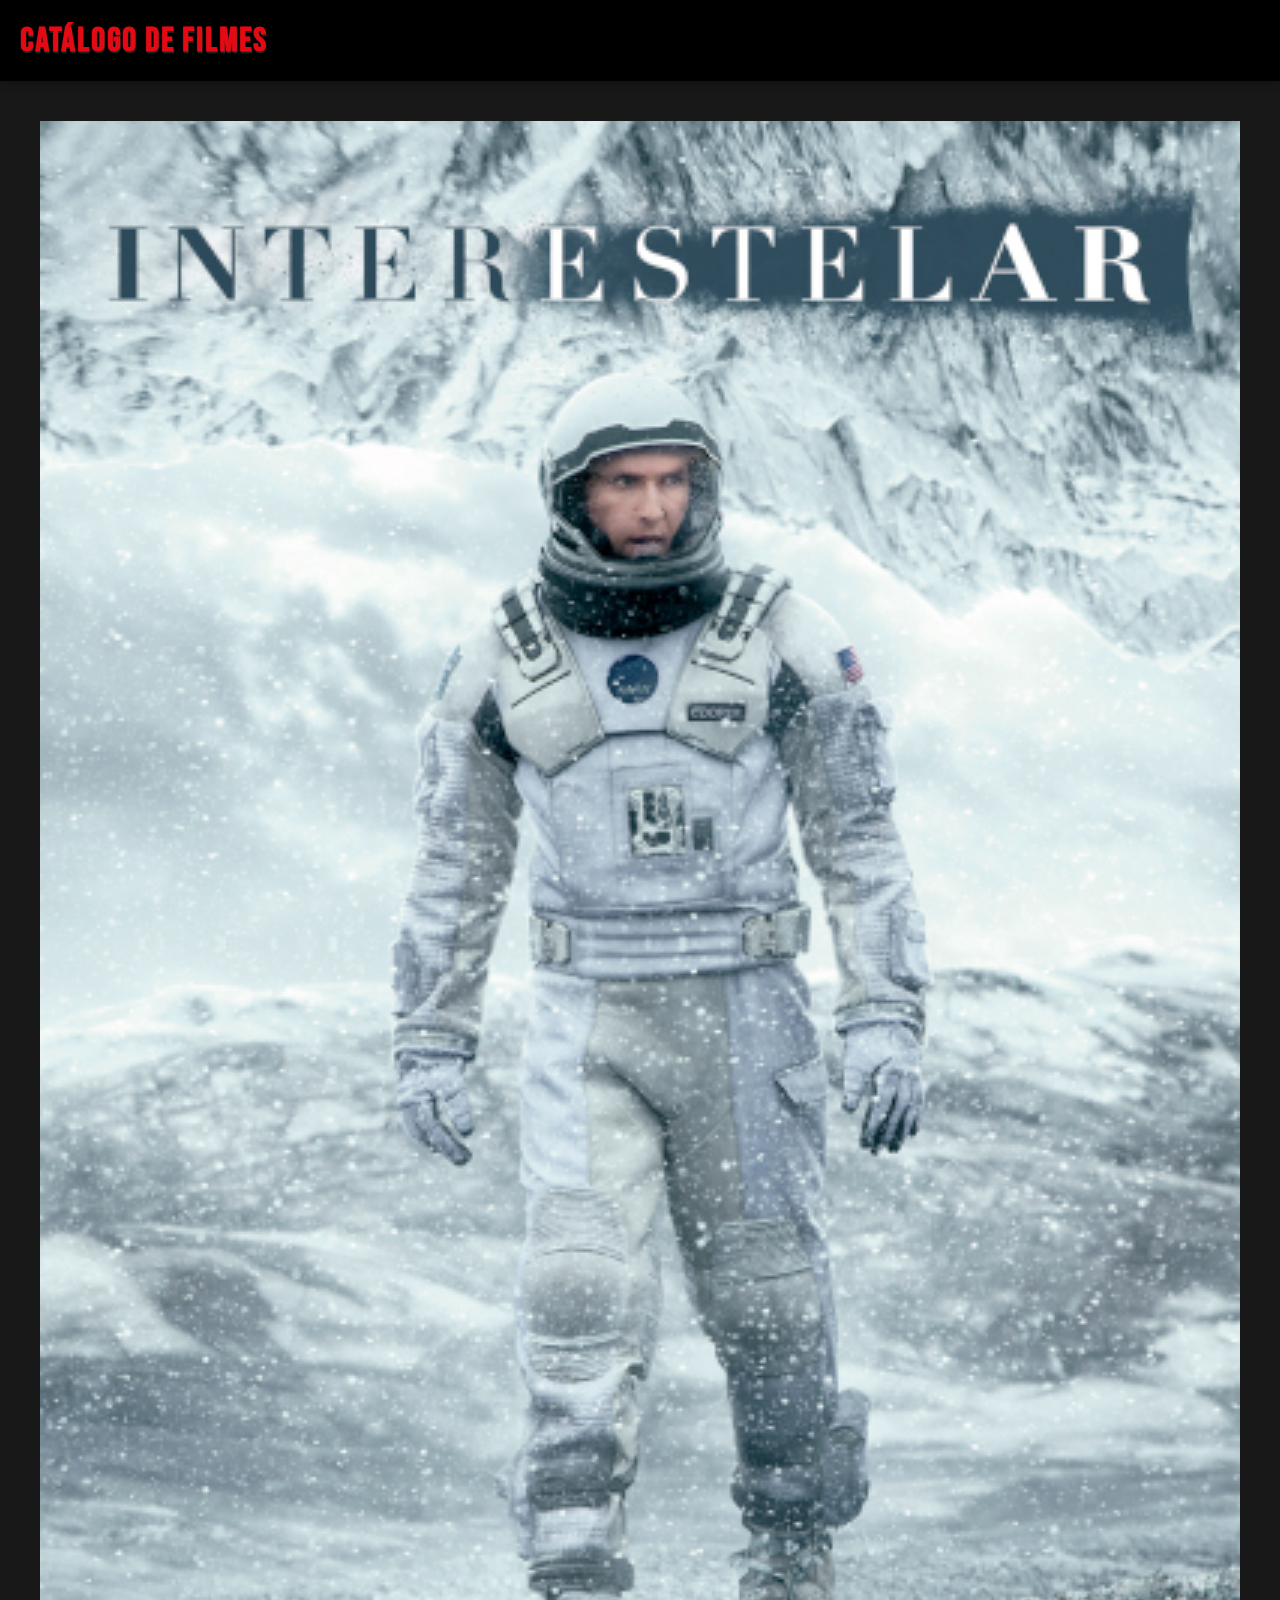
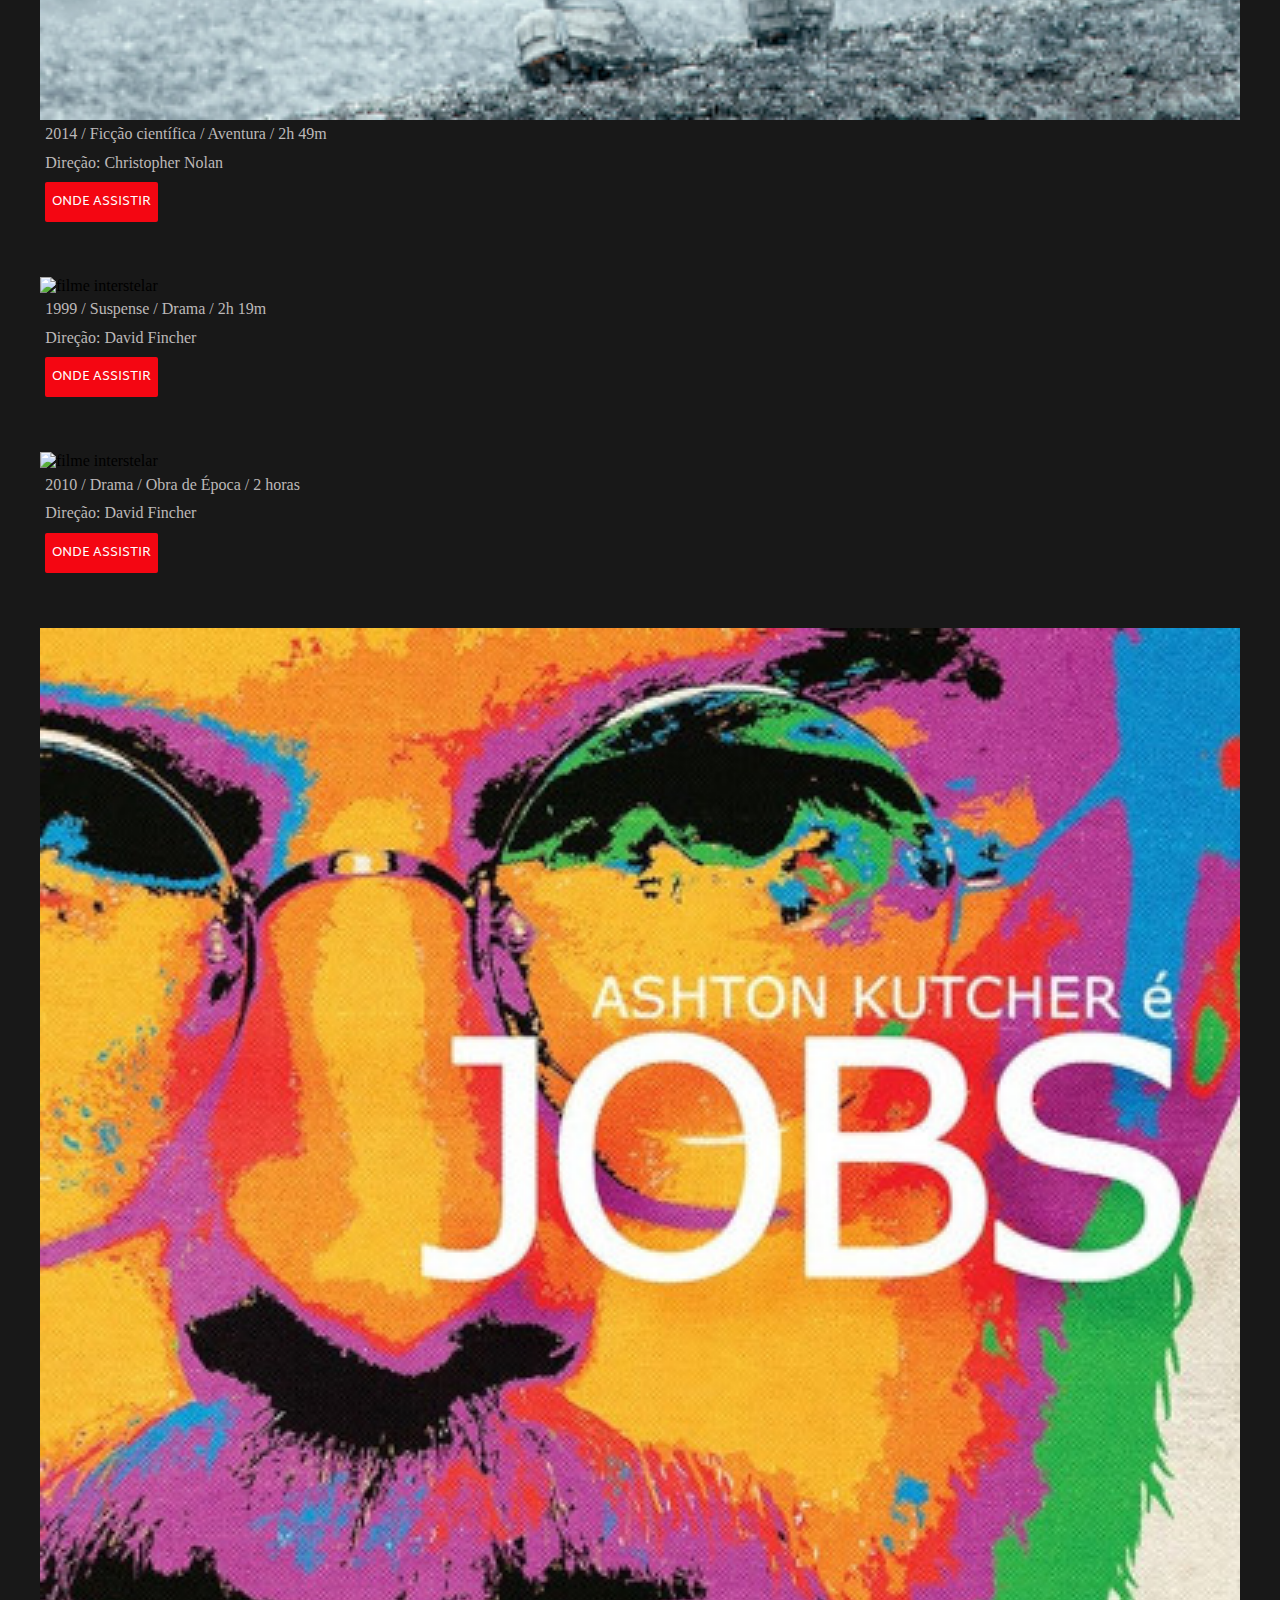
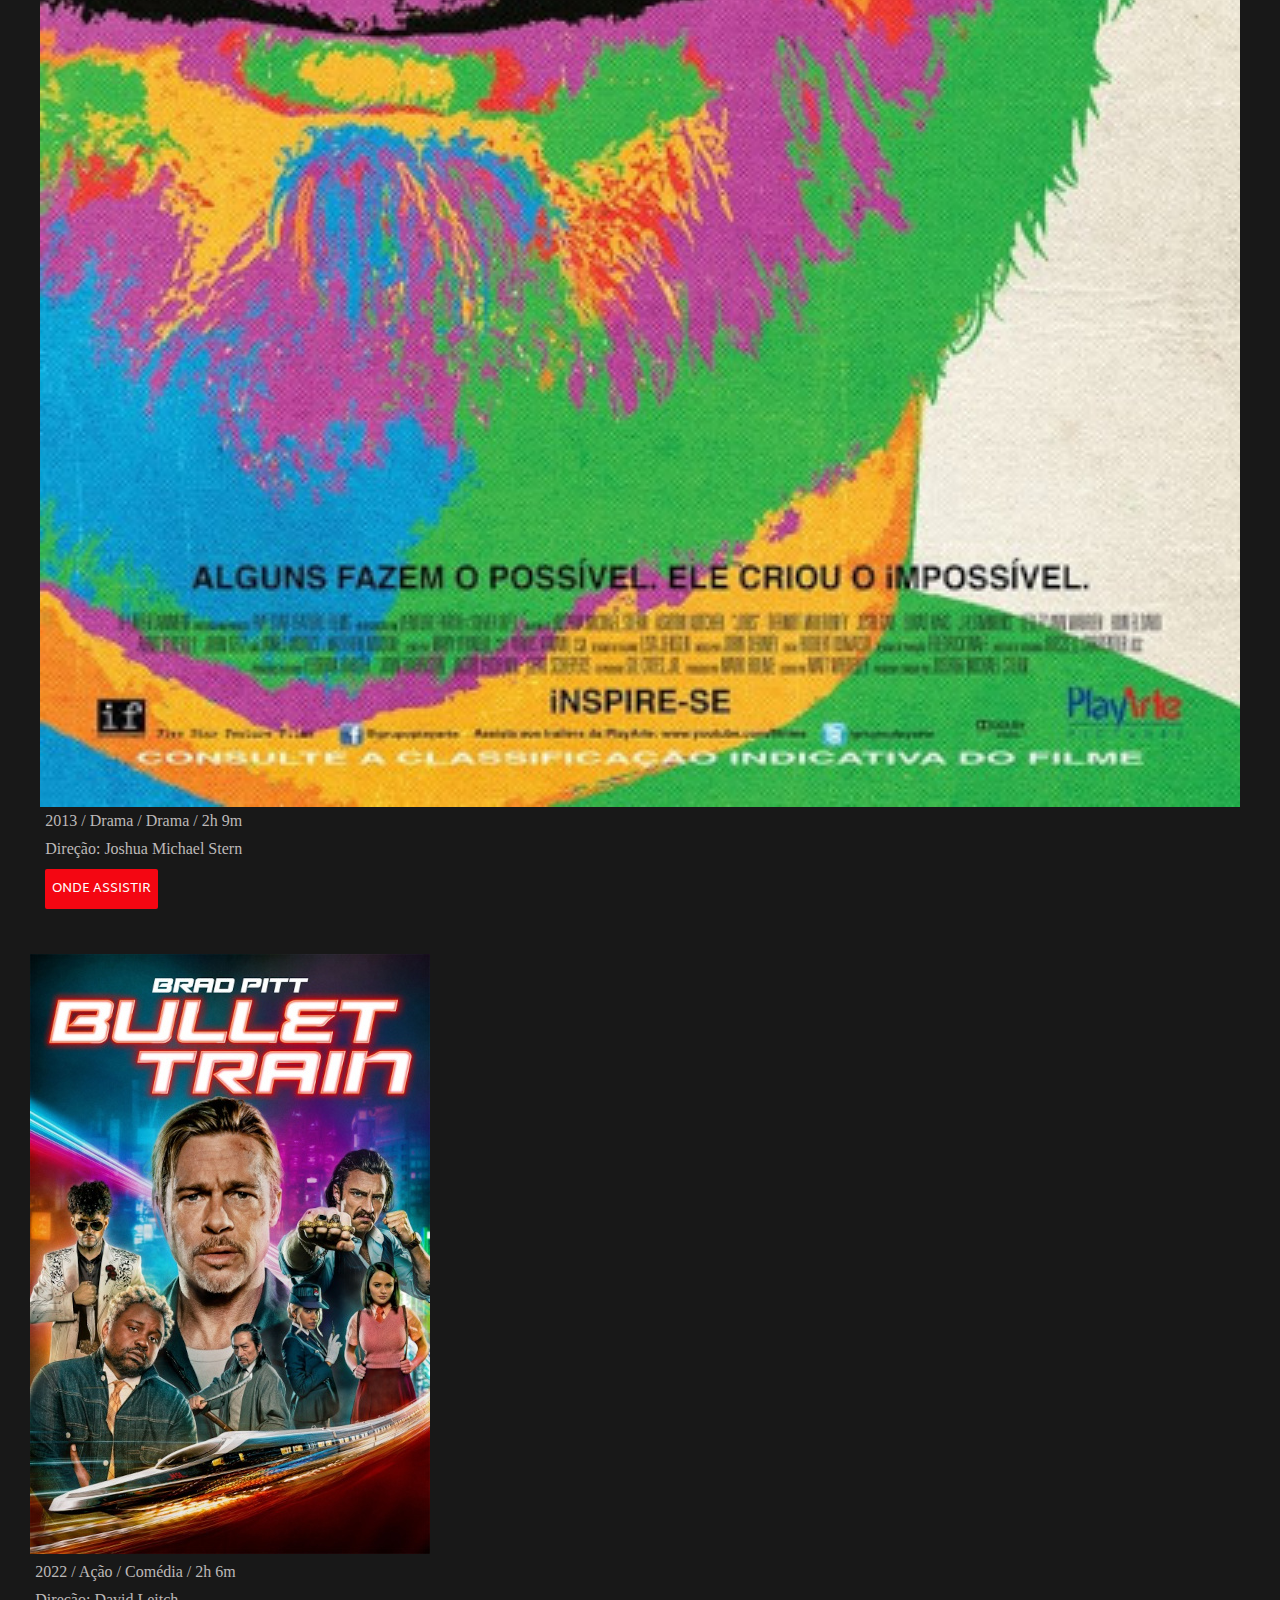
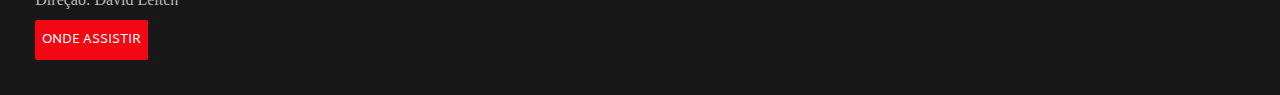
==== index.html @ b0eb9b17 "algumas alterações significativas" ====
<!DOCTYPE html>
<html lang="pt-br">
<head>
  <meta charset="UTF-8">
  <meta http-equiv="X-UA-Compatible" content="IE=edge">
  <meta name="viewport" content="width=device-width, initial-scale=1.0">
  <link rel="stylesheet" href="estilos/style.css">
  <title>Catalogo de Filmes</title>
</head>
<body>
  <header id="cabecalho">
    <h1>CATÁLOGO DE FILMES</h1>
  </header>
  <main id="conteudo">
    <section class="imagem">
      <img src="imagens/interestelar-pq.jpg" alt="filme interstelar">
      <p>2014 / Ficção científica / Aventura / 2h 49m</p>
      <p>Direção: Christopher Nolan</p>
      <a href="https://www.primevideo.com/detail/amzn1.dv.gti.1cb125e2-a86d-3537-4f6c-1be5f2e0f5f1?ref_=dvm_pds_tit_br_hk_s_g_mkw_sfkAKIgsH-dc_pcrid_651076730859&mrntrk=slid__pgrid_147764767900_pgeo_9102410_x__adext__ptid_kwd-512536321152&gclid=Cj0KCQjwjryjBhD0ARIsAMLvnF-IB5Rr80QgjvJoDX4rU29feL_icRU1Cdd162zqvd_4Jn-6HZf7-7YaAkbiEALw_wcB" target="_blank"><button class="botao">ONDE ASSISTIR</button></a>
    </section>
    <section class="imagem">
      <img src="imagens/clube-da-luta.jpg" alt="filme interstelar">
      <p>1999 / Suspense / Drama / 2h 19m</p>
      <p>Direção: David Fincher</p>
      <a href="https://play.hbomax.com/page/urn:hbo:page:GXSycSQud4r29bAEAAA10:type:feature?source=googleHBOMAX&action=open" target="_blank"><button class="botao">ONDE ASSISTIR</button></a>
    </section>
    <section class="imagem">
      <img src="imagens/a-rede-social.jpg" alt="filme interstelar">
      <p>2010 / Drama / Obra de Época / 2 horas</p>
      <p>Direção: David Fincher</p>
      <a href="https://www.netflix.com/br/title/70132721" target="_blank"><button class="botao">ONDE ASSISTIR</button></a>
    </section>
      <section class="imagem">
        <img src="imagens/jobs-pq.jpg" alt="filme interstelar">
        <p> 2013 / Drama / Drama / 2h 9m</p>
        <p>Direção: Joshua Michael Stern</p>
        <a href="https://www.netflix.com/br/title/70267266" target="_blank"><button class="botao">ONDE ASSISTIR</button></a>
      </section> 
      <section>  
        <img src="imagens/bullet-train-pq.jpg" alt="filme interstelar">
        <p>2022 / Ação / Comédia / 2h 6m</p>
        <p>Direção: David Leitch</p>
        <a href="https://www.hbomax.com/br/pt/feature/urn:hbo:feature:GYzxFAgtMKIbCDAEAAAAI?countryRedirect=1" target="_blank"><button class="botao">ONDE ASSISTIR</button></a>
      </section>
  </main>
</body>
</html>
---- estilos/style.css ----
@charset "UTF-8";
/* Mobile First */

@import url('https://fonts.googleapis.com/css2?family=Bebas+Neue&display=swap');

@import url('https://fonts.googleapis.com/css2?family=Bebas+Neue&family=Martel+Sans&display=swap');

:root {
  --cor01: #0D0D0D;
  --cor02: #590202;
  --cor03: #F20732;
  --cor04: #A60815;
  --cor05: #D90B1C;
}

* {
  padding: 0;
  margin: 0;
  box-sizing: border-box;
}

body, html {
  background-color: #181818;
}

#cabecalho {
  display: flex;
  justify-content: space-between;
  background-color: #000000;
  box-shadow: 0px 0px 10px rgba(0, 0, 0, 0.450);
  color: #E50914;
  font-family: 'Bebas neue', sans-serif;
  font-size: 17px;
  letter-spacing: 2px;
  padding: 20px;
  margin: 100;
  width: 100vw;
}

h1 {
  text-shadow: 1px 2px 0px rgba(255, 255, 255, 0.13);

}

#conteudo {
  display: flex;
  flex-direction: column;
  row-gap: 30px;
  padding: 20px;
  margin: 10px;
}

.imagem {
  display: flex;
  flex-direction: column;
  padding: 10px;
}

.botao {
  background-color: #F40612;
  border: 2px solid #F40612;
  border-radius: 2px;
  height: 40px;
  color: white;
  padding: 5px;
  margin: 5px;
  font-family: 'Martel Sans', sans-serif;
}

.botao:hover {
  cursor: pointer;
}

p {
  color: rgb(189, 185, 185);
  text-align: justify;
  margin: .3px;
  padding: 5px;
}
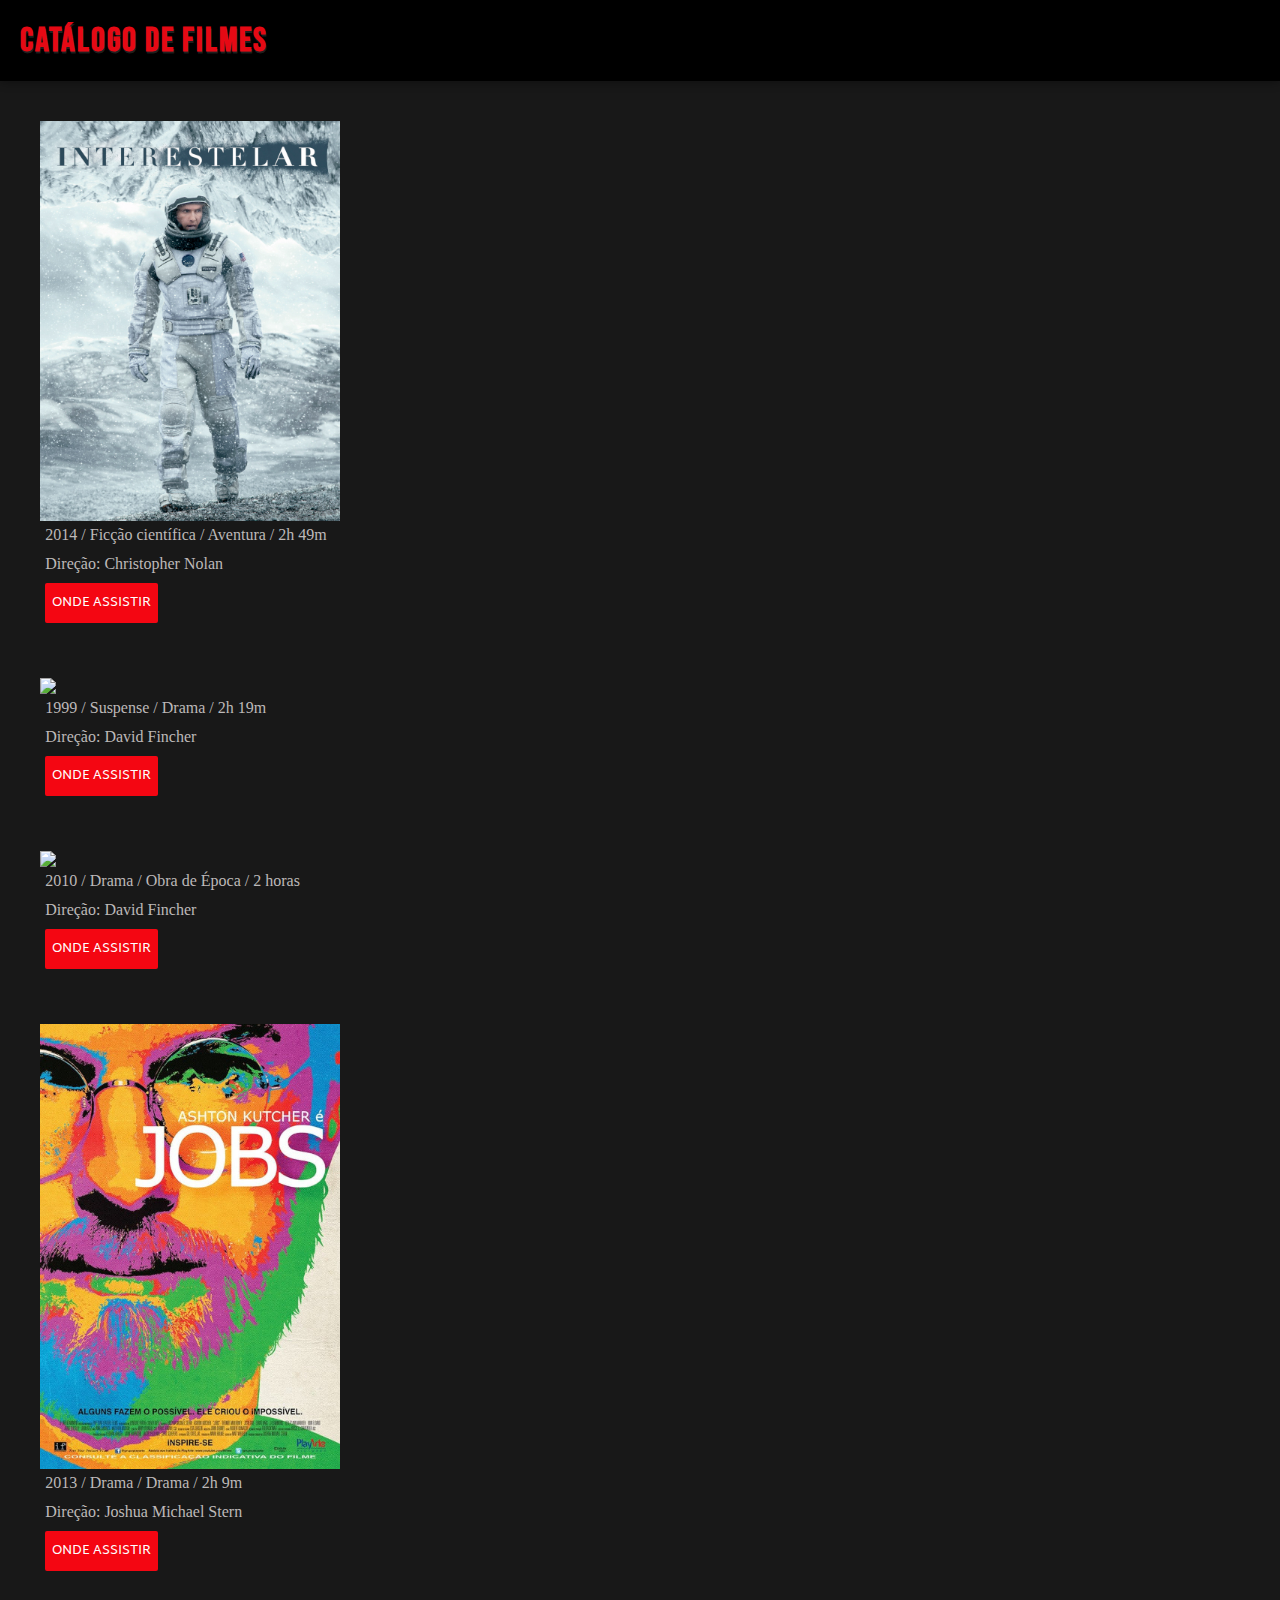
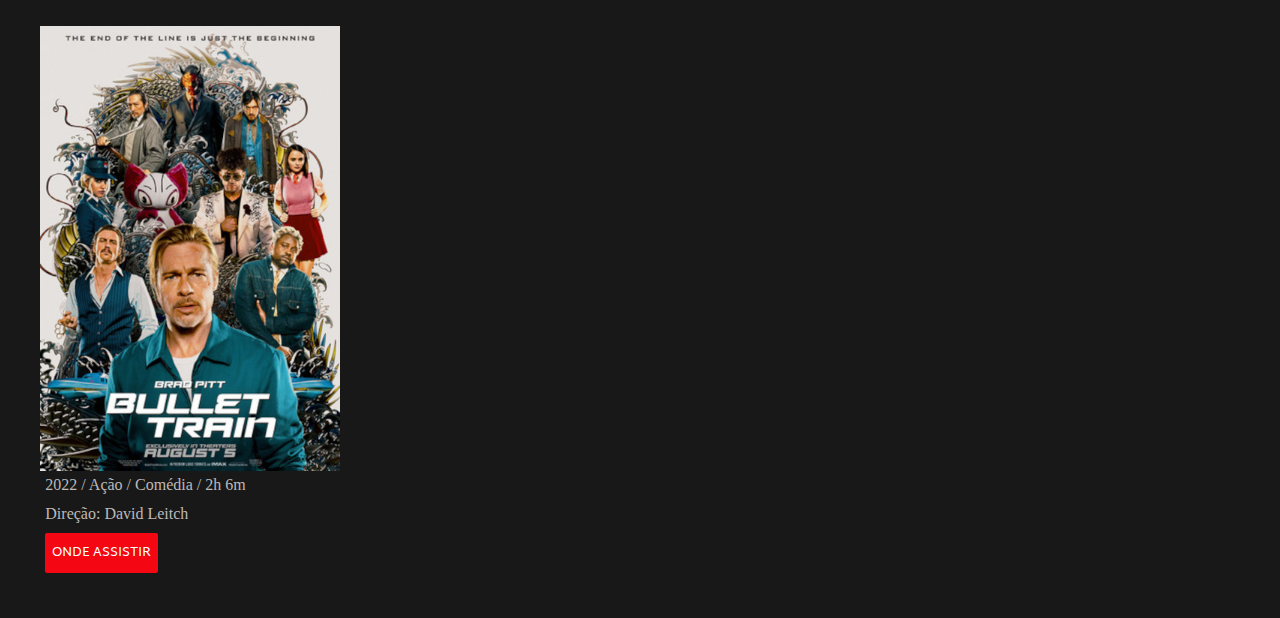
==== commit e079df51: "corrigindo erros" ====
--- a/index.html
+++ b/index.html
@@ -11,37 +11,37 @@
   <header id="cabecalho">
     <h1>CATÁLOGO DE FILMES</h1>
   </header>
-  <main id="conteudo">
-    <section class="imagem">
-      <img src="imagens/interestelar-pq.jpg" alt="filme interstelar">
+  <main id="conteudo-principal">
+    <div class="imagem">
+      <img src="imagens/interestelar-pq.jpg" width="300">
       <p>2014 / Ficção científica / Aventura / 2h 49m</p>
       <p>Direção: Christopher Nolan</p>
       <a href="https://www.primevideo.com/detail/amzn1.dv.gti.1cb125e2-a86d-3537-4f6c-1be5f2e0f5f1?ref_=dvm_pds_tit_br_hk_s_g_mkw_sfkAKIgsH-dc_pcrid_651076730859&mrntrk=slid__pgrid_147764767900_pgeo_9102410_x__adext__ptid_kwd-512536321152&gclid=Cj0KCQjwjryjBhD0ARIsAMLvnF-IB5Rr80QgjvJoDX4rU29feL_icRU1Cdd162zqvd_4Jn-6HZf7-7YaAkbiEALw_wcB" target="_blank"><button class="botao">ONDE ASSISTIR</button></a>
-    </section>
-    <section class="imagem">
-      <img src="imagens/clube-da-luta.jpg" alt="filme interstelar">
+    </div>
+    <div class="imagem">
+      <img src="imagens/clube-da-luta.jpg" width="300">
       <p>1999 / Suspense / Drama / 2h 19m</p>
       <p>Direção: David Fincher</p>
       <a href="https://play.hbomax.com/page/urn:hbo:page:GXSycSQud4r29bAEAAA10:type:feature?source=googleHBOMAX&action=open" target="_blank"><button class="botao">ONDE ASSISTIR</button></a>
-    </section>
-    <section class="imagem">
-      <img src="imagens/a-rede-social.jpg" alt="filme interstelar">
+    </div>
+    <div class="imagem">
+      <img src="imagens/a-rede-social.jpg" width="300">
       <p>2010 / Drama / Obra de Época / 2 horas</p>
       <p>Direção: David Fincher</p>
       <a href="https://www.netflix.com/br/title/70132721" target="_blank"><button class="botao">ONDE ASSISTIR</button></a>
-    </section>
-      <section class="imagem">
-        <img src="imagens/jobs-pq.jpg" alt="filme interstelar">
+    </div>
+      <div class="imagem">
+        <img src="imagens/jobs-pq.jpg" width="300">
         <p> 2013 / Drama / Drama / 2h 9m</p>
         <p>Direção: Joshua Michael Stern</p>
         <a href="https://www.netflix.com/br/title/70267266" target="_blank"><button class="botao">ONDE ASSISTIR</button></a>
-      </section> 
-      <section>  
-        <img src="imagens/bullet-train-pq.jpg" alt="filme interstelar">
+      </div> 
+      <div class="imagem">  
+        <img src="imagens/bullet-train-pq.jpg" width="300">
         <p>2022 / Ação / Comédia / 2h 6m</p>
         <p>Direção: David Leitch</p>
         <a href="https://www.hbomax.com/br/pt/feature/urn:hbo:feature:GYzxFAgtMKIbCDAEAAAAI?countryRedirect=1" target="_blank"><button class="botao">ONDE ASSISTIR</button></a>
-      </section>
+      </div>
   </main>
 </body>
 </html>--- a/estilos/style.css
+++ b/estilos/style.css
@@ -24,25 +24,23 @@
 }
 
 #cabecalho {
-  display: flex;
-  justify-content: space-between;
   background-color: #000000;
   box-shadow: 0px 0px 10px rgba(0, 0, 0, 0.450);
   color: #E50914;
+  display: flex;
+  justify-content: space-between;
+  padding: 20px;
+  width: 100%;
   font-family: 'Bebas neue', sans-serif;
   font-size: 17px;
   letter-spacing: 2px;
-  padding: 20px;
-  margin: 100;
-  width: 100vw;
 }
 
 h1 {
   text-shadow: 1px 2px 0px rgba(255, 255, 255, 0.13);
-
 }
 
-#conteudo {
+#conteudo-principal {
   display: flex;
   flex-direction: column;
   row-gap: 30px;
@@ -54,6 +52,13 @@
   display: flex;
   flex-direction: column;
   padding: 10px;
+}
+
+p {
+  color: rgb(189, 185, 185);
+  text-align: justify;
+  margin: .3px;
+  padding: 5px;
 }
 
 .botao {
@@ -69,11 +74,4 @@
 
 .botao:hover {
   cursor: pointer;
-}
-
-p {
-  color: rgb(189, 185, 185);
-  text-align: justify;
-  margin: .3px;
-  padding: 5px;
 }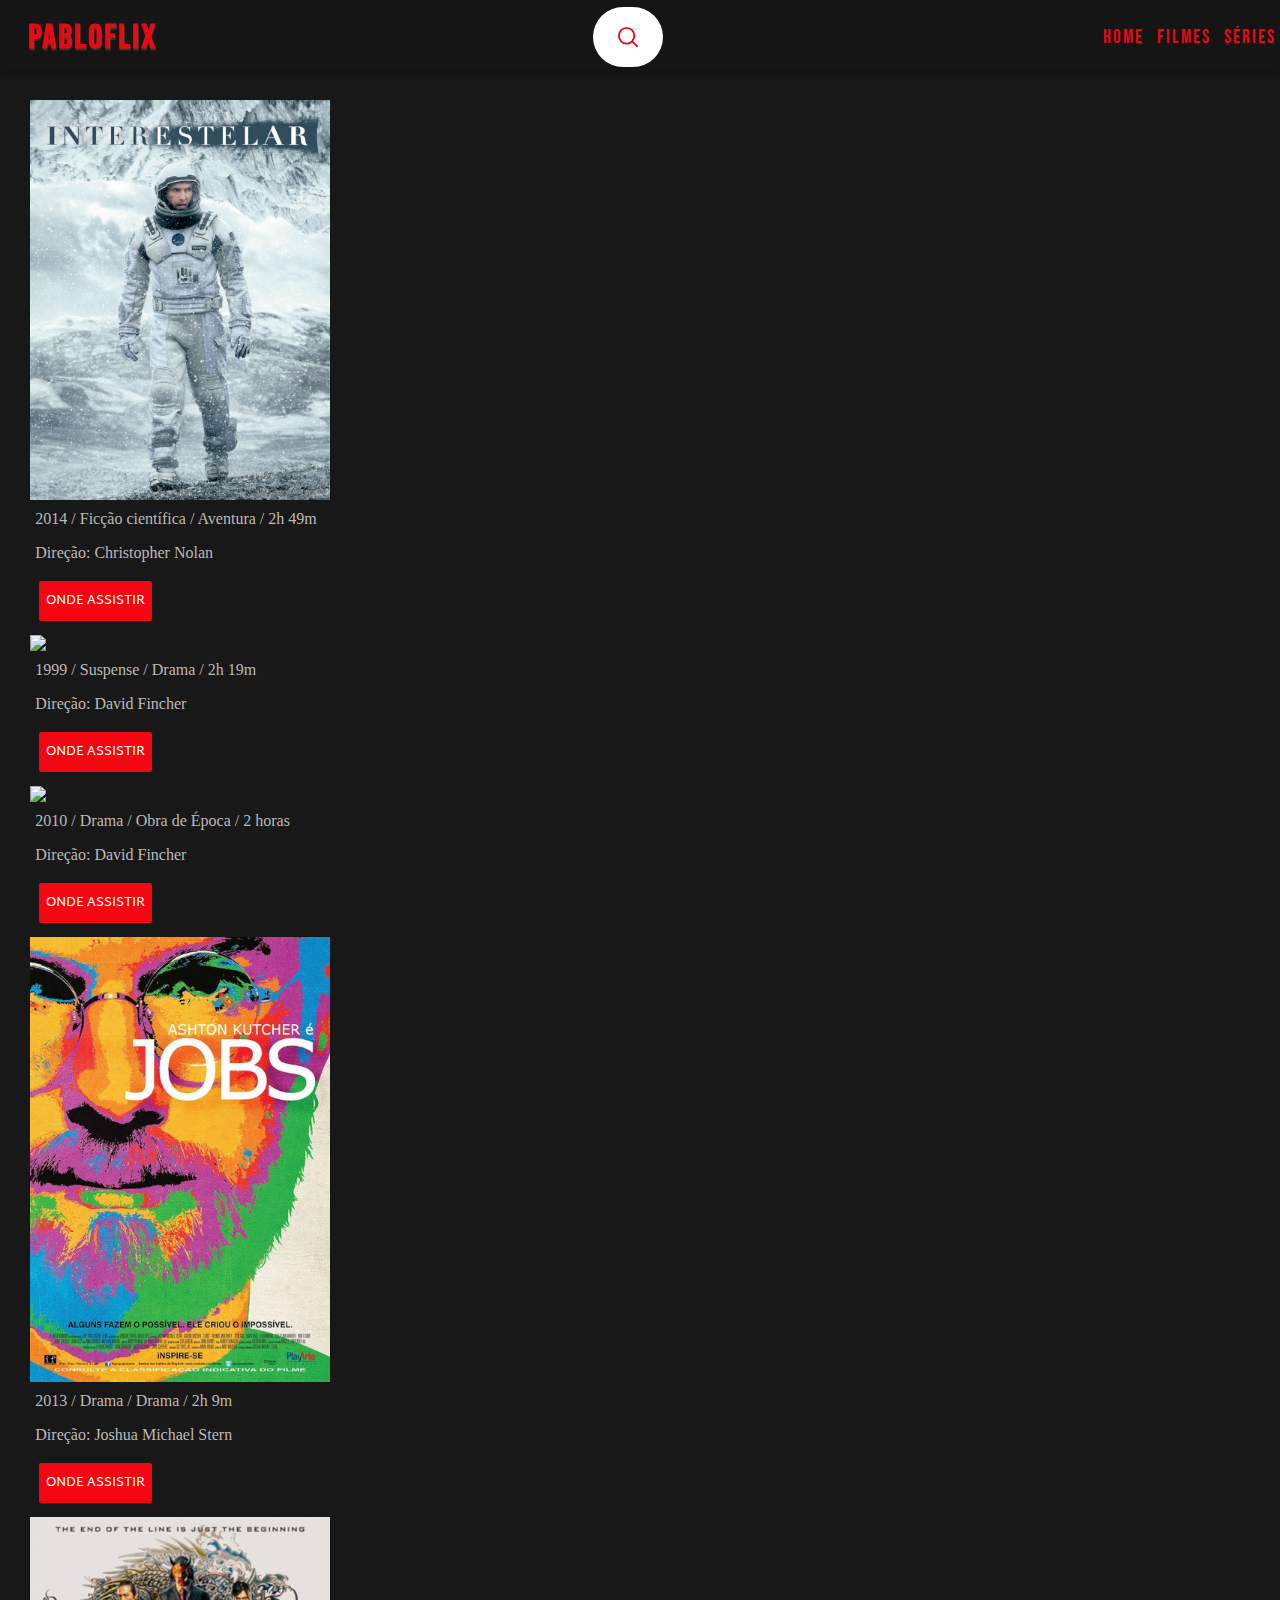
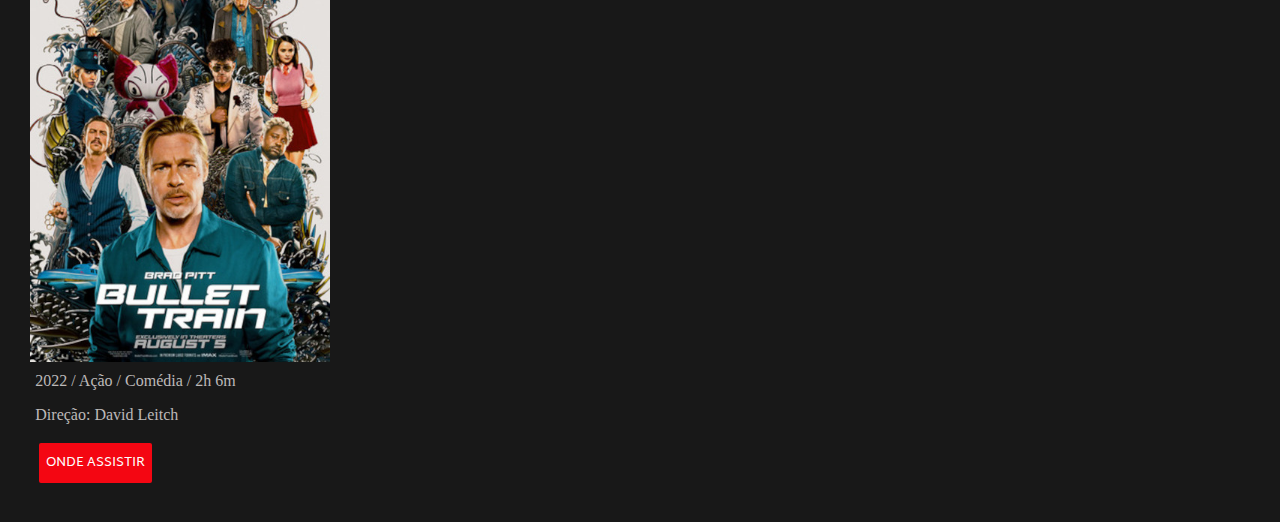
==== commit e540d4a7: "mudanças no menu" ====
--- a/index.html
+++ b/index.html
@@ -9,39 +9,47 @@
 </head>
 <body>
   <header id="cabecalho">
-    <h1>CATÁLOGO DE FILMES</h1>
+    <h1>PabloFLix</h1>
+    <div class="search-box">
+      <input type="search" name="search" id="isearch" placeholder="Pesquisar filme" class="search-text">
+      <a class="search-btn">
+        <img class="loupe-red" src="imagens/loupe-red.svg" width="20px" height="20px">
+        <img class="loupe-white" src="imagens/loupe-white.svg" width="20px" height="20px">
+      </a>
+    </div>
+    <div id="nav-bar">
+      <a href="#">Home</a>
+      <a href="#">Filmes</a>
+      <a href="#">Séries</a>
+    </div>
   </header>
   <main id="conteudo-principal">
-    <div class="imagem">
+    <section class="filmes">
       <img src="imagens/interestelar-pq.jpg" width="300">
-      <p>2014 / Ficção científica / Aventura / 2h 49m</p>
-      <p>Direção: Christopher Nolan</p>
+      <p class="texto">2014 / Ficção científica / Aventura / 2h 49m</p>
+      <p class="texto">Direção: Christopher Nolan</p>
       <a href="https://www.primevideo.com/detail/amzn1.dv.gti.1cb125e2-a86d-3537-4f6c-1be5f2e0f5f1?ref_=dvm_pds_tit_br_hk_s_g_mkw_sfkAKIgsH-dc_pcrid_651076730859&mrntrk=slid__pgrid_147764767900_pgeo_9102410_x__adext__ptid_kwd-512536321152&gclid=Cj0KCQjwjryjBhD0ARIsAMLvnF-IB5Rr80QgjvJoDX4rU29feL_icRU1Cdd162zqvd_4Jn-6HZf7-7YaAkbiEALw_wcB" target="_blank"><button class="botao">ONDE ASSISTIR</button></a>
-    </div>
-    <div class="imagem">
+
       <img src="imagens/clube-da-luta.jpg" width="300">
-      <p>1999 / Suspense / Drama / 2h 19m</p>
-      <p>Direção: David Fincher</p>
+      <p class="texto">1999 / Suspense / Drama / 2h 19m</p>
+      <p class="texto">Direção: David Fincher</p>
       <a href="https://play.hbomax.com/page/urn:hbo:page:GXSycSQud4r29bAEAAA10:type:feature?source=googleHBOMAX&action=open" target="_blank"><button class="botao">ONDE ASSISTIR</button></a>
-    </div>
-    <div class="imagem">
+    
       <img src="imagens/a-rede-social.jpg" width="300">
-      <p>2010 / Drama / Obra de Época / 2 horas</p>
-      <p>Direção: David Fincher</p>
+      <p class="texto">2010 / Drama / Obra de Época / 2 horas</p>
+      <p class="texto">Direção: David Fincher</p>
       <a href="https://www.netflix.com/br/title/70132721" target="_blank"><button class="botao">ONDE ASSISTIR</button></a>
-    </div>
-      <div class="imagem">
-        <img src="imagens/jobs-pq.jpg" width="300">
-        <p> 2013 / Drama / Drama / 2h 9m</p>
-        <p>Direção: Joshua Michael Stern</p>
-        <a href="https://www.netflix.com/br/title/70267266" target="_blank"><button class="botao">ONDE ASSISTIR</button></a>
-      </div> 
-      <div class="imagem">  
-        <img src="imagens/bullet-train-pq.jpg" width="300">
-        <p>2022 / Ação / Comédia / 2h 6m</p>
-        <p>Direção: David Leitch</p>
-        <a href="https://www.hbomax.com/br/pt/feature/urn:hbo:feature:GYzxFAgtMKIbCDAEAAAAI?countryRedirect=1" target="_blank"><button class="botao">ONDE ASSISTIR</button></a>
-      </div>
+
+      <img src="imagens/jobs-pq.jpg" width="300">
+      <p class="texto"> 2013 / Drama / Drama / 2h 9m</p>
+      <p class="texto">Direção: Joshua Michael Stern</p>
+      <a href="https://www.netflix.com/br/title/70267266" target="_blank"><button class="botao">ONDE ASSISTIR</button></a>
+  
+      <img src="imagens/bullet-train-pq.jpg" width="300">
+      <p class="texto">2022 / Ação / Comédia / 2h 6m</p>
+      <p class="texto">Direção: David Leitch</p>
+      <a href="https://www.hbomax.com/br/pt/feature/urn:hbo:feature:GYzxFAgtMKIbCDAEAAAAI?countryRedirect=1" target="_blank"><button class="botao">ONDE ASSISTIR</button></a>
+    </section>
   </main>
 </body>
 </html>--- a/estilos/style.css
+++ b/estilos/style.css
@@ -5,13 +5,6 @@
 
 @import url('https://fonts.googleapis.com/css2?family=Bebas+Neue&family=Martel+Sans&display=swap');
 
-:root {
-  --cor01: #0D0D0D;
-  --cor02: #590202;
-  --cor03: #F20732;
-  --cor04: #A60815;
-  --cor05: #D90B1C;
-}
 
 * {
   padding: 0;
@@ -24,16 +17,88 @@
 }
 
 #cabecalho {
-  background-color: #000000;
+  background-color: #0000001f;
   box-shadow: 0px 0px 10px rgba(0, 0, 0, 0.450);
   color: #E50914;
+  
   display: flex;
   justify-content: space-between;
-  padding: 20px;
+  align-items: center;
+  
+  padding: 7px 0px 3px 28px;
   width: 100%;
+  
   font-family: 'Bebas neue', sans-serif;
   font-size: 17px;
   letter-spacing: 2px;
+}
+
+.search-text {
+  background: none;
+  border: 0;
+  outline: 0;
+  
+  padding: 0;
+  
+  font-size: 16px;
+
+  width: 0;
+
+  transition: 0.4s;
+}
+
+.search-btn {
+  width: 50px;
+  height: 50px;
+  border-radius: 50%;
+
+  display: flex;
+  justify-content: center;
+  align-items: center;
+
+  cursor: pointer;
+}
+
+.search-box {
+  background: #fff;
+  height: 60px;
+  padding: 10px;
+  border-radius: 40px;
+
+  display: flex;
+  justify-content: space-between;
+  align-items: center;
+}
+
+.search-box:hover > .search-text {
+  width: 320px;
+  padding-left: 20px;
+}
+
+.search-box:hover > .search-btn {
+  background: #181818;
+}
+
+.search-box:hover > .search-btn .loupe-red {
+  display: none;
+}
+
+.search-box:hover > .search-btn .loupe-white {
+  display: block;
+}
+
+.loupe-white {
+  display: none;
+}
+
+
+a {
+  
+  color: #E50914;
+  font-size: 19px;
+  padding: 4px;
+  text-decoration: none;
+
 }
 
 h1 {
@@ -48,10 +113,11 @@
   margin: 10px;
 }
 
-.imagem {
+.filmes {
   display: flex;
   flex-direction: column;
-  padding: 10px;
+  padding: 0px, 4px, 0px, 0px;
+  gap: 5px;
 }
 
 p {
@@ -74,4 +140,10 @@
 
 .botao:hover {
   cursor: pointer;
+}
+
+::-webkit-input-placeholder {
+  font-size: 17px;
+  font-family: system-ui, -apple-system, BlinkMacSystemFont, 'Segoe UI', Roboto, Oxygen, Ubuntu, Cantarell, 'Open Sans', 'Helvetica Neue', sans-serif;
+  color: #aeaeae;
 }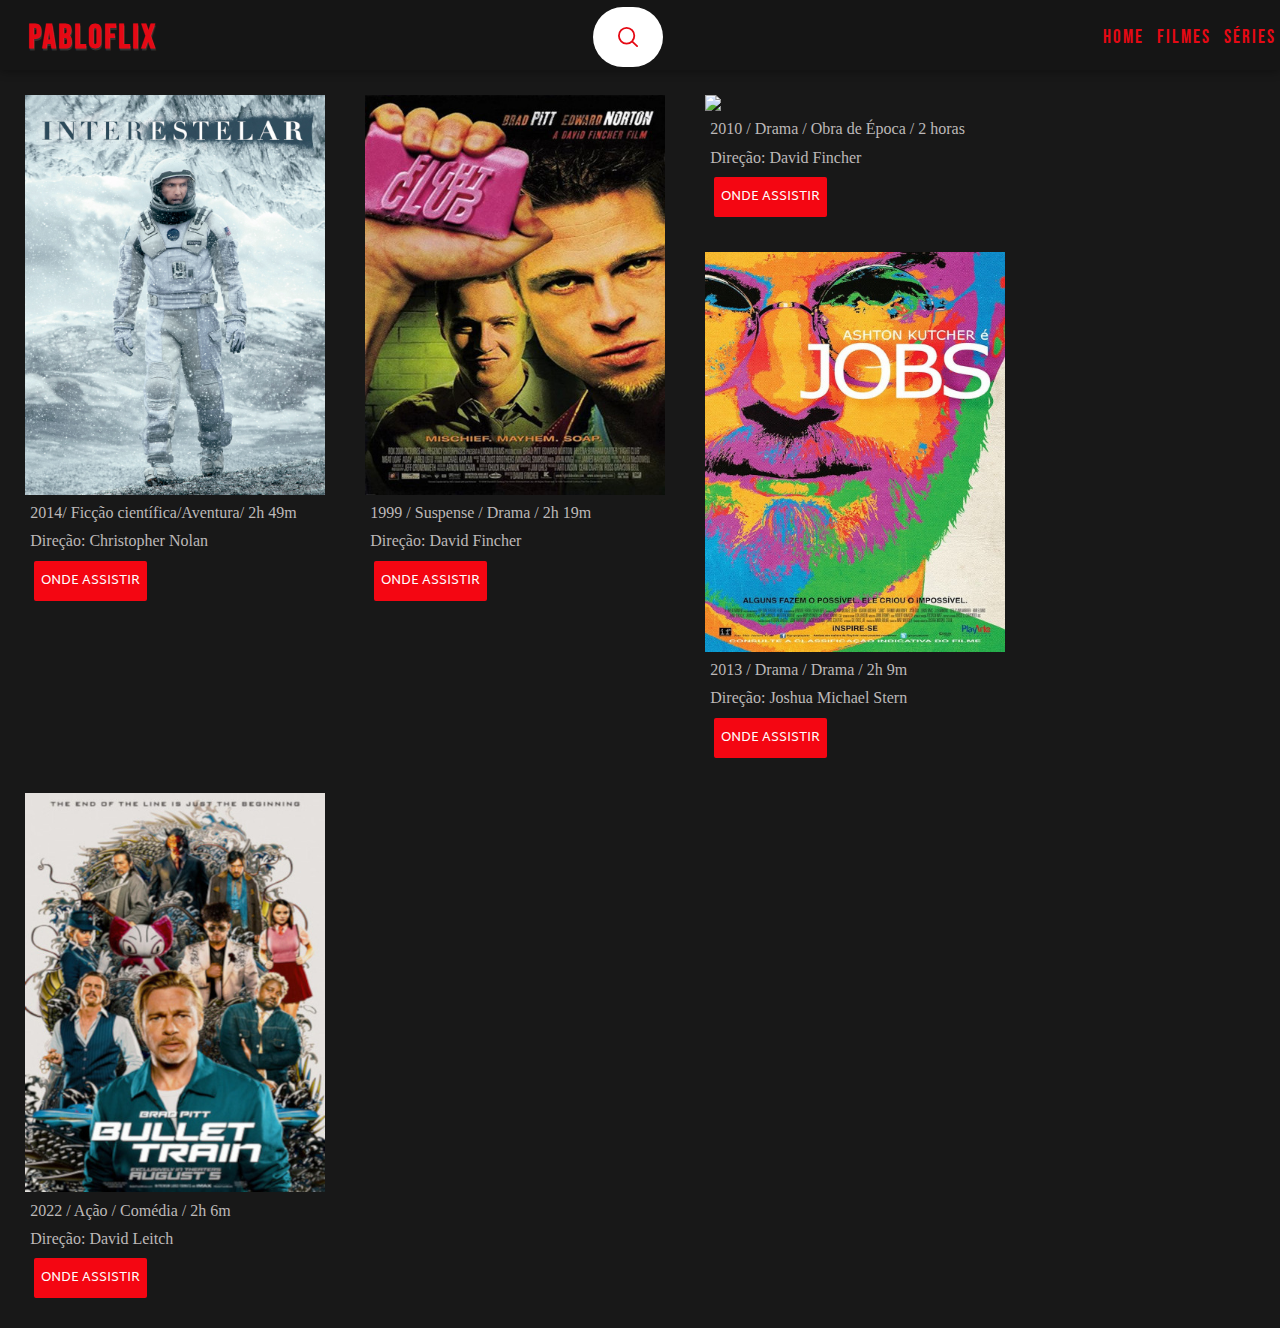
==== commit afc137a1: "aplicando float" ====
--- a/index.html
+++ b/index.html
@@ -8,8 +8,11 @@
   <title>Catalogo de Filmes</title>
 </head>
 <body>
+  
   <header id="cabecalho">
+    
     <h1>PabloFLix</h1>
+    
     <div class="search-box">
       <input type="search" name="search" id="isearch" placeholder="Pesquisar filme" class="search-text">
       <a class="search-btn">
@@ -17,39 +20,52 @@
         <img class="loupe-white" src="imagens/loupe-white.svg" width="20px" height="20px">
       </a>
     </div>
+    
     <div id="nav-bar">
       <a href="#">Home</a>
       <a href="#">Filmes</a>
       <a href="#">Séries</a>
     </div>
+  
   </header>
-  <main id="conteudo-principal">
-    <section class="filmes">
-      <img src="imagens/interestelar-pq.jpg" width="300">
-      <p class="texto">2014 / Ficção científica / Aventura / 2h 49m</p>
-      <p class="texto">Direção: Christopher Nolan</p>
-      <a href="https://www.primevideo.com/detail/amzn1.dv.gti.1cb125e2-a86d-3537-4f6c-1be5f2e0f5f1?ref_=dvm_pds_tit_br_hk_s_g_mkw_sfkAKIgsH-dc_pcrid_651076730859&mrntrk=slid__pgrid_147764767900_pgeo_9102410_x__adext__ptid_kwd-512536321152&gclid=Cj0KCQjwjryjBhD0ARIsAMLvnF-IB5Rr80QgjvJoDX4rU29feL_icRU1Cdd162zqvd_4Jn-6HZf7-7YaAkbiEALw_wcB" target="_blank"><button class="botao">ONDE ASSISTIR</button></a>
+ 
+  <main id="conteudo-principal"> <!---começo do conteudo principal-->
+    
+      <div id="catalogo-filmes">
+        <section class="filmes"> <!--começo dos filmes-->
+          <img src="imagens/interestelar.jpg" width="300px">
+          <p class="texto">2014/ Ficção científica/Aventura/ 2h 49m</p>
+          <p class="texto">Direção: Christopher Nolan</p>
+          <a href="https://www.primevideo.com/detail/amzn1.dv.gti.1cb125e2-a86d-3537-4f6c-1be5f2e0f5f1?ref_=dvm_pds_tit_br_hk_s_g_mkw_sfkAKIgsH-dc_pcrid_651076730859&mrntrk=slid__pgrid_147764767900_pgeo_9102410_x__adext__ptid_kwd-512536321152&gclid=Cj0KCQjwjryjBhD0ARIsAMLvnF-IB5Rr80QgjvJoDX4rU29feL_icRU1Cdd162zqvd_4Jn-6HZf7-7YaAkbiEALw_wcB" target="_blank"><button class="botao">ONDE ASSISTIR</button></a>
+        </section>
+        <section class="filmes">
+          <img src="imagens/clube-da-luta.jpg" width="300px">
+          <p class="texto">1999 / Suspense / Drama / 2h 19m</p>
+          <p class="texto">Direção: David Fincher</p>
+          <a href="https://play.hbomax.com/page/urn:hbo:page:GXSycSQud4r29bAEAAA10:type:feature?source=googleHBOMAX&action=open" target="_blank"><button class="botao">ONDE ASSISTIR</button></a>
+        </section>
+        <section class="filmes">
+          <img src="imagens/a-rede-social.jpg" width="300px">
+          <p class="texto">2010 / Drama / Obra de Época / 2 horas</p>
+          <p class="texto">Direção: David Fincher</p>
+          <a href="https://www.netflix.com/br/title/70132721" target="_blank"><button class="botao">ONDE ASSISTIR</button></a>
+        </section>
+        <section class="filmes" width="300px">
+          <img src="imagens/jobs.jpg" width="300px">
+          <p class="texto"> 2013 / Drama / Drama / 2h 9m</p>
+          <p class="texto">Direção: Joshua Michael Stern</p>
+          <a href="https://www.netflix.com/br/title/70267266" target="_blank"><button class="botao">ONDE ASSISTIR</button></a>
+        </section>
+        <section class="filmes" width="300px">
+          <img src="imagens/bullet-train.jpg" width="300px">
+          <p class="texto">2022 / Ação / Comédia / 2h 6m</p>
+          <p class="texto">Direção: David Leitch</p>
+          <a href="https://www.hbomax.com/br/pt/feature/urn:hbo:feature:GYzxFAgtMKIbCDAEAAAAI?countryRedirect=1" target="_blank"><button class="botao">ONDE ASSISTIR</button></a>
+        </section>
+      </div>
+    
+     <div class="clear"></div>
 
-      <img src="imagens/clube-da-luta.jpg" width="300">
-      <p class="texto">1999 / Suspense / Drama / 2h 19m</p>
-      <p class="texto">Direção: David Fincher</p>
-      <a href="https://play.hbomax.com/page/urn:hbo:page:GXSycSQud4r29bAEAAA10:type:feature?source=googleHBOMAX&action=open" target="_blank"><button class="botao">ONDE ASSISTIR</button></a>
-    
-      <img src="imagens/a-rede-social.jpg" width="300">
-      <p class="texto">2010 / Drama / Obra de Época / 2 horas</p>
-      <p class="texto">Direção: David Fincher</p>
-      <a href="https://www.netflix.com/br/title/70132721" target="_blank"><button class="botao">ONDE ASSISTIR</button></a>
-
-      <img src="imagens/jobs-pq.jpg" width="300">
-      <p class="texto"> 2013 / Drama / Drama / 2h 9m</p>
-      <p class="texto">Direção: Joshua Michael Stern</p>
-      <a href="https://www.netflix.com/br/title/70267266" target="_blank"><button class="botao">ONDE ASSISTIR</button></a>
-  
-      <img src="imagens/bullet-train-pq.jpg" width="300">
-      <p class="texto">2022 / Ação / Comédia / 2h 6m</p>
-      <p class="texto">Direção: David Leitch</p>
-      <a href="https://www.hbomax.com/br/pt/feature/urn:hbo:feature:GYzxFAgtMKIbCDAEAAAAI?countryRedirect=1" target="_blank"><button class="botao">ONDE ASSISTIR</button></a>
-    </section>
   </main>
 </body>
 </html>--- a/estilos/style.css
+++ b/estilos/style.css
@@ -106,23 +106,25 @@
 }
 
 #conteudo-principal {
-  display: flex;
-  flex-direction: column;
-  row-gap: 30px;
-  padding: 20px;
-  margin: 10px;
+  float: left;
+  padding: 10px;
+  margin: auto;
+}
+
+#catalogo-filmes {
+  float: left;
 }
 
 .filmes {
-  display: flex;
-  flex-direction: column;
-  padding: 0px, 4px, 0px, 0px;
-  gap: 5px;
+  width: 330px;
+  float: left;
+  padding: 10px;
+  margin: 5px;
+  
 }
 
 p {
   color: rgb(189, 185, 185);
-  text-align: justify;
   margin: .3px;
   padding: 5px;
 }
@@ -146,4 +148,8 @@
   font-size: 17px;
   font-family: system-ui, -apple-system, BlinkMacSystemFont, 'Segoe UI', Roboto, Oxygen, Ubuntu, Cantarell, 'Open Sans', 'Helvetica Neue', sans-serif;
   color: #aeaeae;
+}
+
+.clear {
+  clear: both;
 }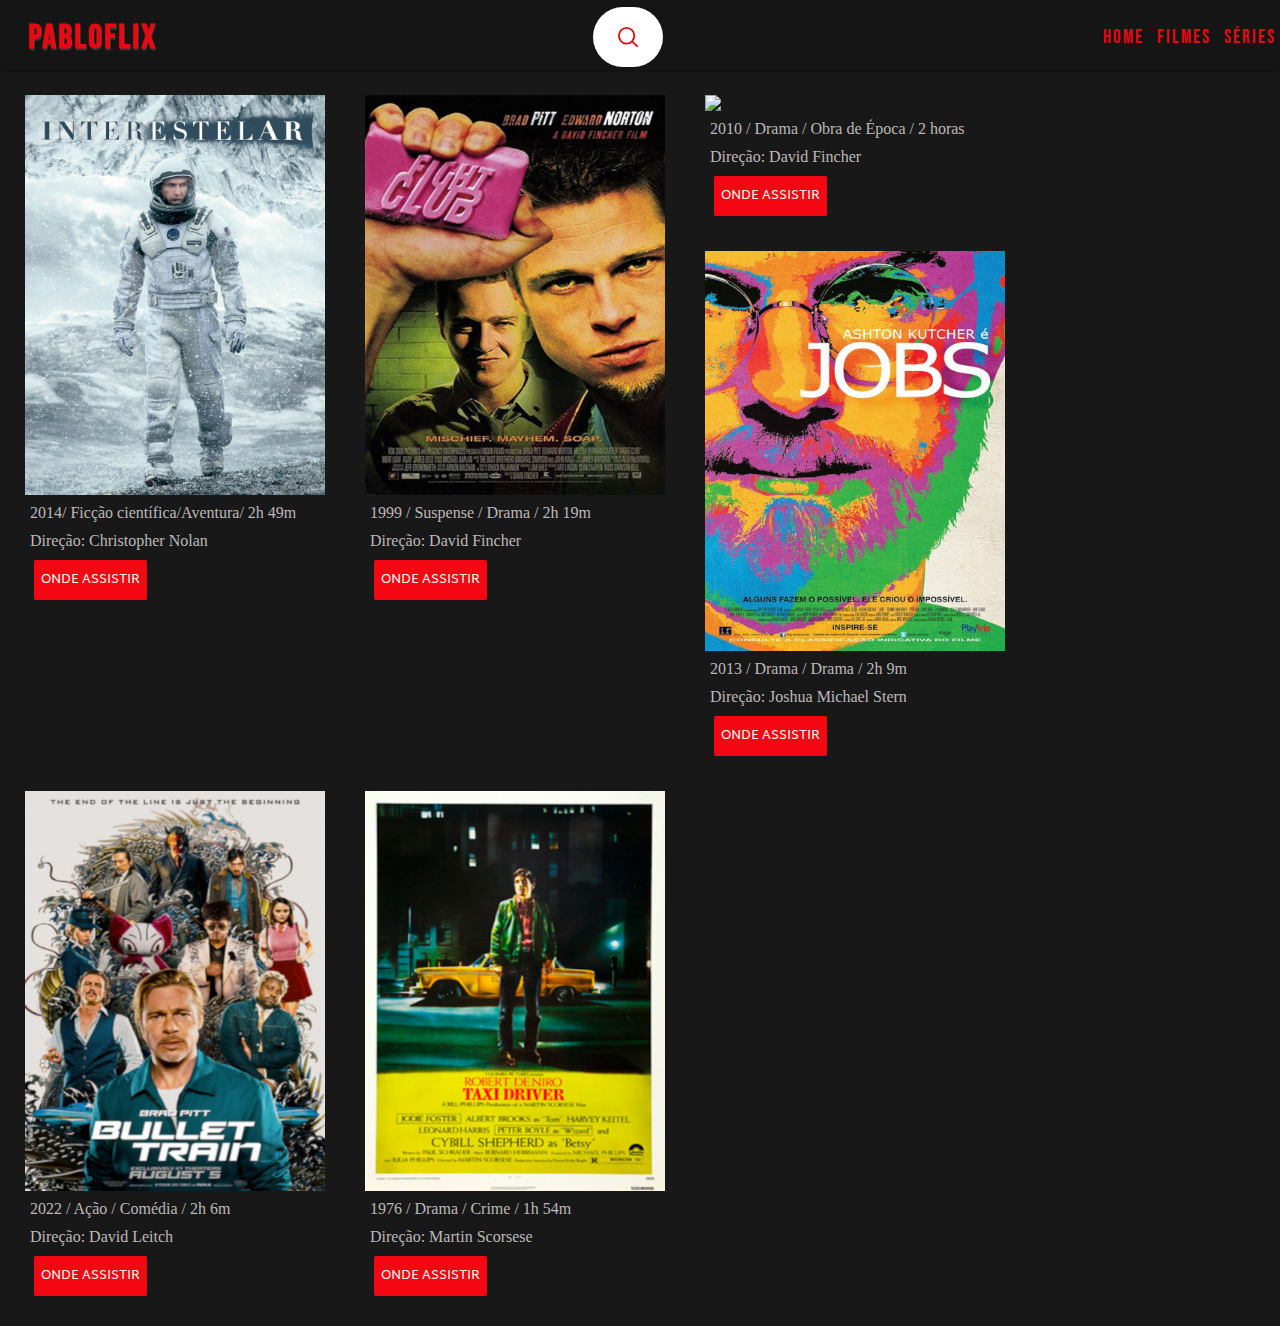
==== commit d8c8f7ba: "corrigindo mais erros." ====
--- a/index.html
+++ b/index.html
@@ -62,6 +62,12 @@
           <p class="texto">Direção: David Leitch</p>
           <a href="https://www.hbomax.com/br/pt/feature/urn:hbo:feature:GYzxFAgtMKIbCDAEAAAAI?countryRedirect=1" target="_blank"><button class="botao">ONDE ASSISTIR</button></a>
         </section>
+        <section class="filmes" width="300px">
+          <img src="imagens/taxi-driver.jpg" width="300px">
+          <p class="texto">1976 / Drama / Crime / 1h 54m</p>
+          <p class="texto">Direção: Martin Scorsese</p>
+          <a href="https://www.primevideo.com/dp/amzn1.dv.gti.dcd7cd45-7100-4d17-99cd-8428541c6c57?autoplay=0&ref_=atv_cf_strg_wb" target="_blank"><button class="botao">ONDE ASSISTIR</button></a>
+        </section>
       </div>
     
      <div class="clear"></div>
--- a/estilos/style.css
+++ b/estilos/style.css
@@ -125,7 +125,7 @@
 
 p {
   color: rgb(189, 185, 185);
-  margin: .3px;
+  margin: auto;
   padding: 5px;
 }
 
@@ -136,8 +136,8 @@
   height: 40px;
   color: white;
   padding: 5px;
+  font-family: 'Martel Sans', sans-serif;
   margin: 5px;
-  font-family: 'Martel Sans', sans-serif;
 }
 
 .botao:hover {
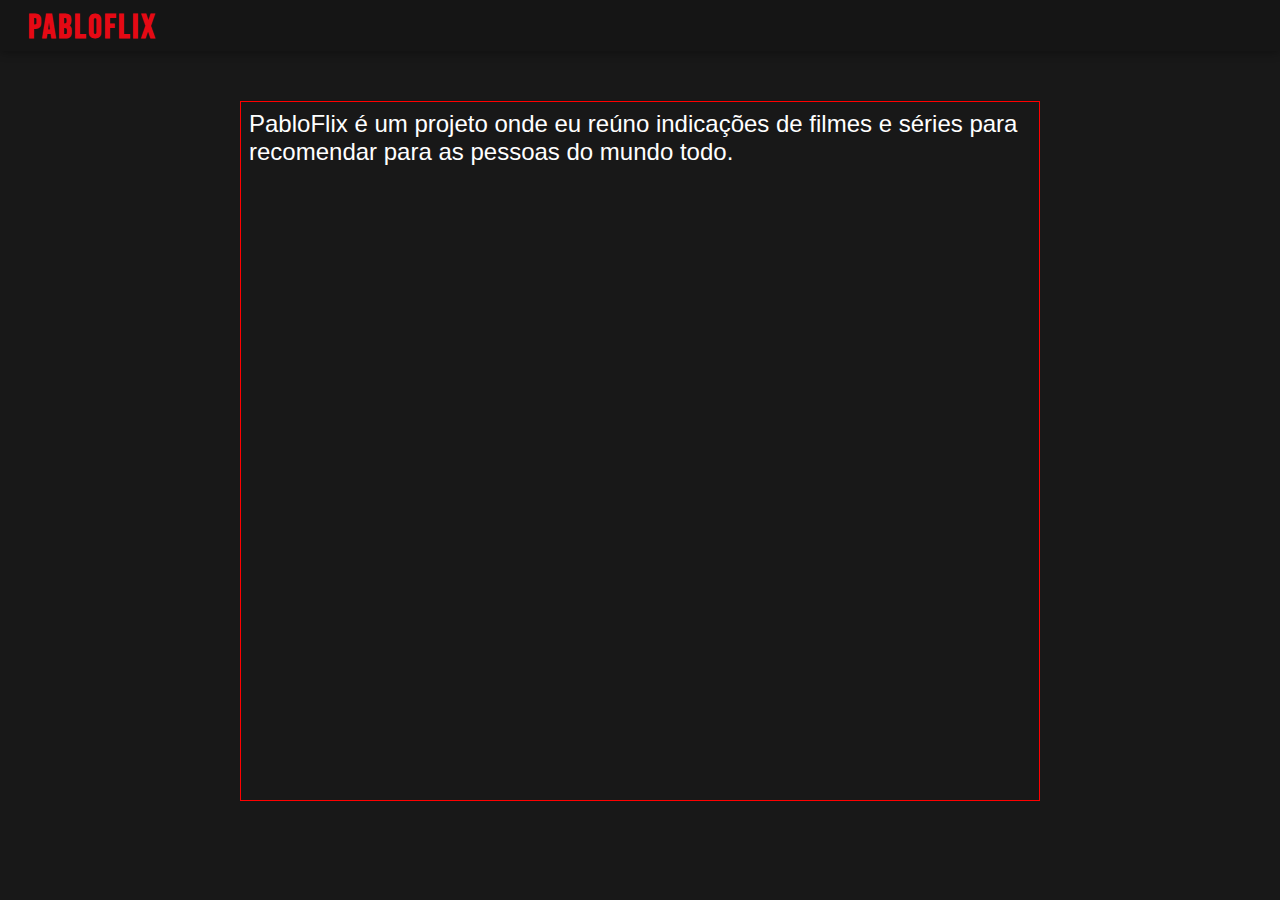
==== commit 6d052722: "começando a home do projeto" ====
--- a/index.html
+++ b/index.html
@@ -2,76 +2,20 @@
 <html lang="pt-br">
 <head>
   <meta charset="UTF-8">
-  <meta http-equiv="X-UA-Compatible" content="IE=edge">
   <meta name="viewport" content="width=device-width, initial-scale=1.0">
-  <link rel="stylesheet" href="estilos/style.css">
-  <title>Catalogo de Filmes</title>
+  <link rel="stylesheet" href="estilos/style2.css">
+  <title>Home - PabloFLix</title>
 </head>
 <body>
-  
   <header id="cabecalho">
-    
     <h1>PabloFLix</h1>
-    
-    <div class="search-box">
-      <input type="search" name="search" id="isearch" placeholder="Pesquisar filme" class="search-text">
-      <a class="search-btn">
-        <img class="loupe-red" src="imagens/loupe-red.svg" width="20px" height="20px">
-        <img class="loupe-white" src="imagens/loupe-white.svg" width="20px" height="20px">
-      </a>
+  </header>
+  <main id="principal">
+    <div id="texto">
+      <p>
+        PabloFlix é um projeto onde eu reúno indicações de filmes e séries para recomendar para as pessoas do mundo todo.
+      </p>
     </div>
-    
-    <div id="nav-bar">
-      <a href="#">Home</a>
-      <a href="#">Filmes</a>
-      <a href="#">Séries</a>
-    </div>
-  
-  </header>
- 
-  <main id="conteudo-principal"> <!---começo do conteudo principal-->
-    
-      <div id="catalogo-filmes">
-        <section class="filmes"> <!--começo dos filmes-->
-          <img src="imagens/interestelar.jpg" width="300px">
-          <p class="texto">2014/ Ficção científica/Aventura/ 2h 49m</p>
-          <p class="texto">Direção: Christopher Nolan</p>
-          <a href="https://www.primevideo.com/detail/amzn1.dv.gti.1cb125e2-a86d-3537-4f6c-1be5f2e0f5f1?ref_=dvm_pds_tit_br_hk_s_g_mkw_sfkAKIgsH-dc_pcrid_651076730859&mrntrk=slid__pgrid_147764767900_pgeo_9102410_x__adext__ptid_kwd-512536321152&gclid=Cj0KCQjwjryjBhD0ARIsAMLvnF-IB5Rr80QgjvJoDX4rU29feL_icRU1Cdd162zqvd_4Jn-6HZf7-7YaAkbiEALw_wcB" target="_blank"><button class="botao">ONDE ASSISTIR</button></a>
-        </section>
-        <section class="filmes">
-          <img src="imagens/clube-da-luta.jpg" width="300px">
-          <p class="texto">1999 / Suspense / Drama / 2h 19m</p>
-          <p class="texto">Direção: David Fincher</p>
-          <a href="https://play.hbomax.com/page/urn:hbo:page:GXSycSQud4r29bAEAAA10:type:feature?source=googleHBOMAX&action=open" target="_blank"><button class="botao">ONDE ASSISTIR</button></a>
-        </section>
-        <section class="filmes">
-          <img src="imagens/a-rede-social.jpg" width="300px">
-          <p class="texto">2010 / Drama / Obra de Época / 2 horas</p>
-          <p class="texto">Direção: David Fincher</p>
-          <a href="https://www.netflix.com/br/title/70132721" target="_blank"><button class="botao">ONDE ASSISTIR</button></a>
-        </section>
-        <section class="filmes" width="300px">
-          <img src="imagens/jobs.jpg" width="300px">
-          <p class="texto"> 2013 / Drama / Drama / 2h 9m</p>
-          <p class="texto">Direção: Joshua Michael Stern</p>
-          <a href="https://www.netflix.com/br/title/70267266" target="_blank"><button class="botao">ONDE ASSISTIR</button></a>
-        </section>
-        <section class="filmes" width="300px">
-          <img src="imagens/bullet-train.jpg" width="300px">
-          <p class="texto">2022 / Ação / Comédia / 2h 6m</p>
-          <p class="texto">Direção: David Leitch</p>
-          <a href="https://www.hbomax.com/br/pt/feature/urn:hbo:feature:GYzxFAgtMKIbCDAEAAAAI?countryRedirect=1" target="_blank"><button class="botao">ONDE ASSISTIR</button></a>
-        </section>
-        <section class="filmes" width="300px">
-          <img src="imagens/taxi-driver.jpg" width="300px">
-          <p class="texto">1976 / Drama / Crime / 1h 54m</p>
-          <p class="texto">Direção: Martin Scorsese</p>
-          <a href="https://www.primevideo.com/dp/amzn1.dv.gti.dcd7cd45-7100-4d17-99cd-8428541c6c57?autoplay=0&ref_=atv_cf_strg_wb" target="_blank"><button class="botao">ONDE ASSISTIR</button></a>
-        </section>
-      </div>
-    
-     <div class="clear"></div>
-
   </main>
 </body>
 </html>--- a/estilos/style2.css
+++ b/estilos/style2.css
@@ -0,0 +1,46 @@
+@charset "UTF-8";
+/* Mobile First */
+
+@import url('https://fonts.googleapis.com/css2?family=Bebas+Neue&display=swap');
+
+@import url('https://fonts.googleapis.com/css2?family=Bebas+Neue&family=Martel+Sans&display=swap');
+
+
+* {
+  padding: 0;
+  margin: 0;
+  box-sizing: border-box;
+}
+
+body, html {
+  background-color: #181818;
+}
+
+#cabecalho {
+  background-color: #0000001f;
+  box-shadow: 0px 0px 10px rgba(0, 0, 0, 0.450);
+  color: #E50914;
+  
+  display: flex;
+  justify-content: space-between;
+  align-items: center;
+  
+  padding: 7px 0px 3px 28px;
+  width: 100%;
+  
+  font-family: 'Bebas neue', sans-serif;
+  font-size: 17px;
+  letter-spacing: 2px;
+}
+
+#texto {
+  border: 1px solid red;
+  width: 800px;
+  height: 700px;
+  margin: 50px auto;
+  padding: 8px 8px;
+  
+  font-family: Arial, Helvetica, sans-serif;
+  font-size: 1.5em;
+  color: #fff;
+}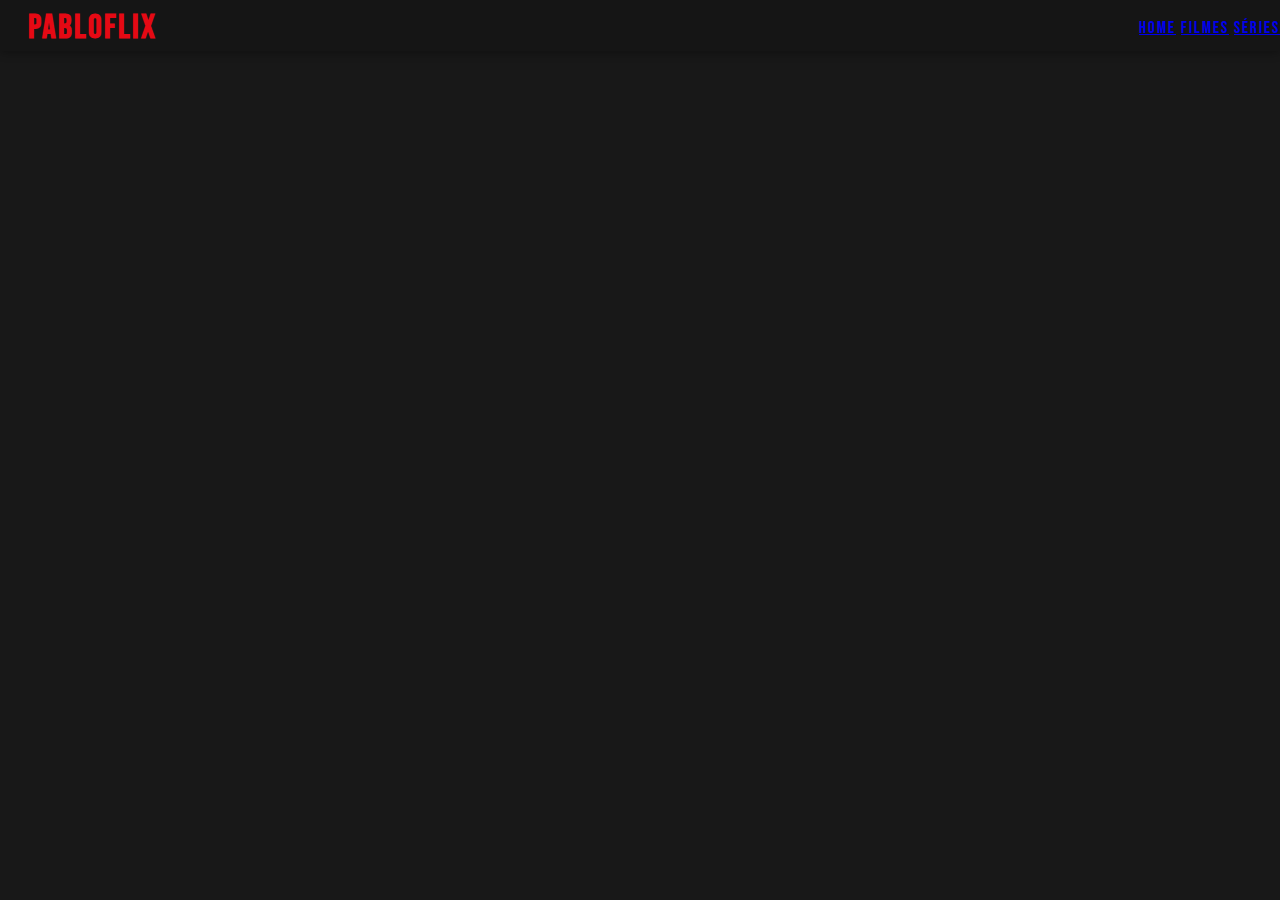
==== commit e3dd61f9: "sem criatividade no momento" ====
--- a/index.html
+++ b/index.html
@@ -9,13 +9,11 @@
 <body>
   <header id="cabecalho">
     <h1>PabloFLix</h1>
+    <div id="nav-bar">
+      <a href="index.html">Home</a>
+      <a href="filmes.html">Filmes</a>
+      <a href="#">Séries</a>
+    </div>
   </header>
-  <main id="principal">
-    <div id="texto">
-      <p>
-        PabloFlix é um projeto onde eu reúno indicações de filmes e séries para recomendar para as pessoas do mundo todo.
-      </p>
-    </div>
-  </main>
 </body>
 </html>